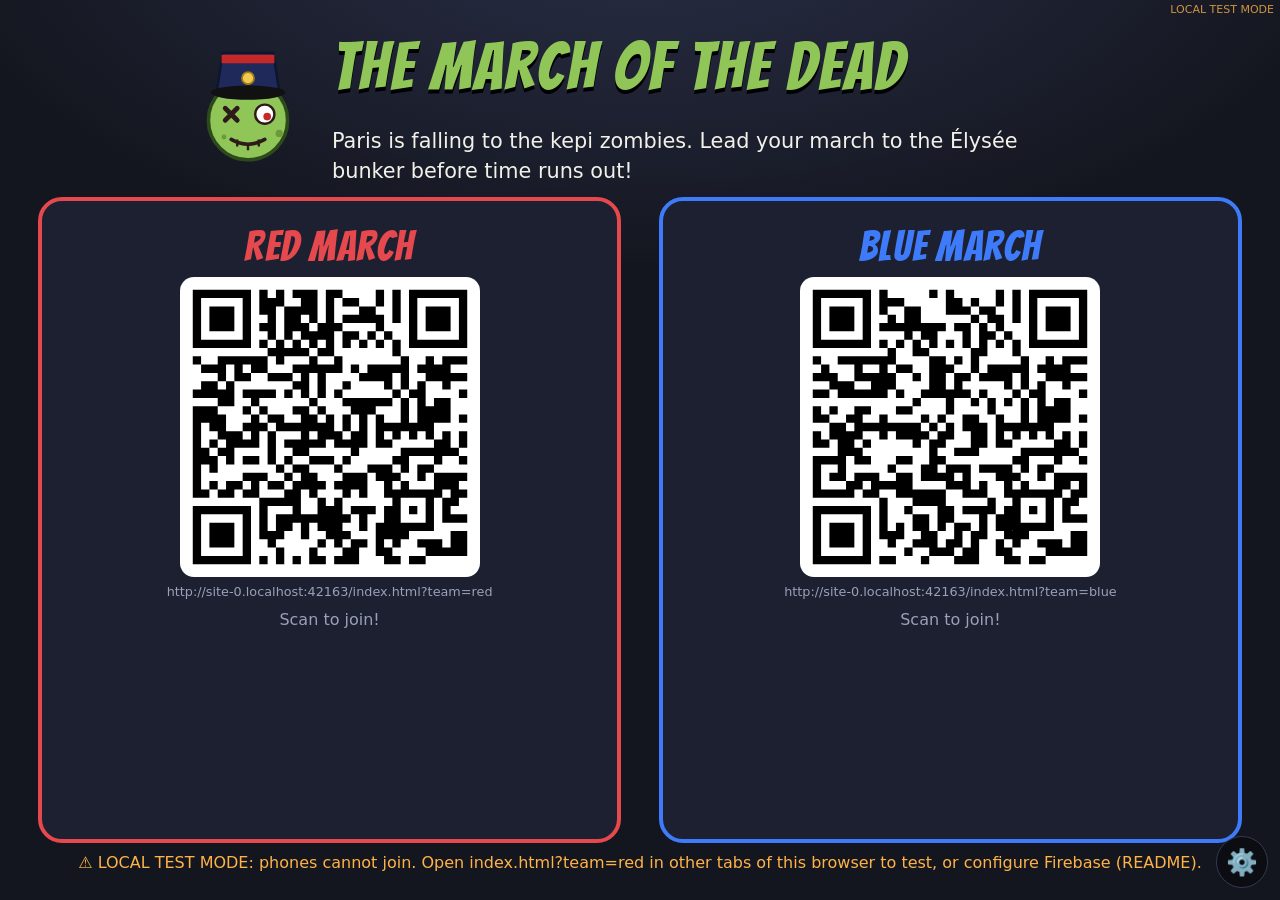
==== admin.html @ acab3ef3 "Escape game 'The March of the Dead': player app, admin board, duels Phone app (one per player) with " ====
<!doctype html>
<html lang="en">
<head>
  <meta charset="utf-8">
  <meta name="viewport" content="width=device-width, initial-scale=1">
  <title>The March of the Dead · Board</title>
  <link rel="preconnect" href="https://fonts.googleapis.com">
  <link href="https://fonts.googleapis.com/css2?family=Bangers&display=swap" rel="stylesheet">
  <link rel="stylesheet" href="css/style.css">
</head>
<body class="admin">
  <div id="mode" class="mode"></div>
  <div id="screen"></div>
  <div id="event" class="event-overlay admin-ev" hidden></div>
  <div id="modal" class="modal" hidden></div>
  <button class="gear" data-a="toggle" title="Game master controls (key C)">⚙️<span id="claims-badge" class="badge-n" hidden></span></button>
  <div id="controls" class="controls" hidden></div>

  <script src="vendor/firebase-app-compat.js"></script>
  <script src="vendor/firebase-database-compat.js"></script>
  <script src="vendor/qrcode.js"></script>
  <script src="js/config.js"></script>
  <script src="js/content.js"></script>
  <script src="js/sync.js"></script>
  <script src="js/common.js"></script>
  <script src="js/admin.js"></script>
</body>
</html>
---- css/style.css ----
:root {
  --bg: #14161f;
  --bg2: #1d2030;
  --card: #232739;
  --line: #34394f;
  --text: #f1f1ea;
  --muted: #9aa0b8;
  --zombie: #8fc657;
  --gold: #f2c94c;
  --red: #e5484d;
  --blue: #3e7bfa;
  --team: var(--zombie);
  --title: 'Bangers', Impact, 'Arial Black', sans-serif;
}
* { box-sizing: border-box; }
html, body { margin: 0; }
body {
  background: radial-gradient(1200px 600px at 50% -10%, #2a2f48 0%, var(--bg) 60%) fixed, var(--bg);
  color: var(--text);
  font: 16px/1.45 system-ui, -apple-system, 'Segoe UI', Roboto, sans-serif;
  min-height: 100vh;
}
body[data-team='red'] { --team: var(--red); }
body[data-team='blue'] { --team: var(--blue); }
h1, h2, h3 { font-family: var(--title); letter-spacing: .03em; font-weight: 400; margin: .3em 0; }
h1 { font-size: 2.1rem; }
h2 { font-size: 1.6rem; }
h3 { font-size: 1.25rem; }
p { margin: .5em 0; }
.muted { color: var(--muted); }
.ok { color: #8be28b; }
.bad { color: #ff7b7b; }
[hidden] { display: none !important; }
.center { text-align: center; }
.pad { padding: 20px 16px; }
.stack { display: flex; flex-direction: column; gap: 10px; }
.row { display: flex; align-items: center; gap: 10px; flex-wrap: wrap; }
.big { font-size: 2rem; }
.mode { position: fixed; top: 2px; right: 6px; font-size: 11px; color: #ffb347; opacity: .8; z-index: 100; pointer-events: none; }

.btn {
  display: inline-block; border: 0; border-radius: 12px; padding: 12px 18px; cursor: pointer;
  background: var(--team); color: #fff; font: 600 1rem system-ui, sans-serif; text-decoration: none; text-align: center;
  box-shadow: 0 3px 0 rgba(0,0,0,.35); transition: transform .05s;
}
body.admin .btn { background: #4b5170; }
.btn:active { transform: translateY(2px); box-shadow: 0 1px 0 rgba(0,0,0,.35); }
.btn.big { font-size: 1.2rem; padding: 16px 22px; width: 100%; margin: 6px 0; }
.btn.small { padding: 7px 12px; font-size: .9rem; border-radius: 9px; }
.btn.ghost { background: transparent; border: 1.5px solid var(--line); color: var(--text); box-shadow: none; }
.btn.danger { background: #8a1c1c; }
.btn:disabled { opacity: .4; }
input, textarea {
  width: 100%; padding: 12px 14px; border-radius: 12px; border: 1.5px solid var(--line);
  background: #10121a; color: var(--text); font: 1.05rem system-ui, sans-serif;
}
input:focus, textarea:focus { outline: 2px solid var(--team); }
.chip { display: inline-block; padding: 4px 10px; border-radius: 999px; background: #2e3350; border: 0; color: var(--text); font-size: .85rem; margin: 2px 0; }
button.chip { cursor: pointer; }
.chip.ghost { background: transparent; border: 1px solid var(--line); }
.chip.ok { background: #2f6b34; }
.chip.now { background: var(--team); }
.badge { display: inline-block; padding: 3px 10px; border-radius: 8px; color: #fff; font-family: var(--title); letter-spacing: .05em; font-size: 1.05rem; }
.badge.big { font-size: 1.5rem; padding: 6px 16px; }
.card { background: var(--card); border: 1px solid var(--line); border-radius: 16px; padding: 14px 16px; margin: 12px 0; }
.quote { font-style: italic; }
.big-quote { font-size: 1.2rem; background: #fff8e0; color: #222; padding: 12px; border-radius: 10px; }
.memo { background: #fff59d; color: #333; padding: 10px 12px; border-radius: 4px; transform: rotate(-1deg); box-shadow: 2px 3px 0 rgba(0,0,0,.3); font-size: .95rem; }
.hint { background: #3b3416; border: 1px solid #7a6a1e; border-radius: 12px; padding: 10px 12px; margin: 8px 0; }
.toast { position: fixed; top: 14px; left: 50%; transform: translateX(-50%); background: #2f6b34; color: #fff; padding: 12px 18px; border-radius: 12px; z-index: 300; box-shadow: 0 8px 30px rgba(0,0,0,.4); font-weight: 600; animation: drop .3s; max-width: 92vw; }
@keyframes drop { from { transform: translate(-50%, -30px); opacity: 0; } }
.pulse { animation: pulse 1.6s infinite; }
@keyframes pulse { 50% { opacity: .4; } }
.zombie { display: inline-block; vertical-align: middle; }
.hero { font-size: 5rem; margin-top: 8px; }
.hero .zombie, .boss .zombie { animation: bob 1.4s ease-in-out infinite; }
@keyframes bob { 50% { transform: translateY(-6px) rotate(-3deg); } }

/* ---------------- PLAYER ---------------- */
body.player main { max-width: 560px; margin: 0 auto; padding: 8px 16px 90px; }
#hud { position: sticky; top: 0; z-index: 20; background: rgba(20,22,31,.94); backdrop-filter: blur(6px); border-bottom: 3px solid var(--team); padding: 8px 16px 6px; }
.hud-row { display: flex; align-items: center; gap: 8px; max-width: 560px; margin: 0 auto; flex-wrap: wrap; }
.hud-row.small { margin-top: 6px; }
.hud-title { flex: 1; font-size: .9rem; color: var(--muted); white-space: nowrap; overflow: hidden; text-overflow: ellipsis; }
.timer { font-family: var(--title); font-size: 1.6rem; color: var(--gold); letter-spacing: .05em; }
.stage h1 { margin-top: 12px; }
.place { color: var(--muted); margin-top: -4px; }
.intro { border-left: 4px solid var(--team); }
.rules { padding-left: 4px; list-style: none; text-align: left; }
.rules li { margin: 6px 0; }
.musician .staff-wrap { background: #fffdf5; color: #222; border-radius: 10px; padding: 4px; text-align: center; margin: 8px 0; }
.musician .staff { width: 100%; max-width: 260px; height: auto; }
.musician.playing { outline: 3px solid var(--gold); }
.musician h3 { flex: 1; margin: 0; }
.answer { margin-top: 16px; }
.answer input { text-transform: uppercase; letter-spacing: .3em; font-size: 1.4rem; text-align: center; }
.bridges { display: grid; gap: 8px; }
.bridge { text-align: left; }
.witness h3 { margin: 0; }
.kid-head { display: flex; align-items: center; gap: 12px; }
.bubble { background: #fff; color: #222; padding: 12px 14px; border-radius: 16px; font-size: 1.15rem; font-weight: 600; position: relative; flex: 1; }
.sixseven { display: grid; grid-template-columns: 1fr 1fr; gap: 14px; margin-top: 10px; }
.btn.huge { font-family: var(--title); font-size: 4.5rem; padding: 18px 0; }
.sixseven-fx { position: fixed; inset: 40% 0 auto; text-align: center; font-family: var(--title); font-size: 3rem; color: var(--gold); text-shadow: 0 4px 0 #000; animation: pop .7s forwards; pointer-events: none; z-index: 50; }
@keyframes pop { from { transform: scale(.5); } 60% { transform: scale(1.2); } to { opacity: 0; } }
.bite { position: fixed; inset: 0; background: rgba(120,0,0,.75); display: flex; align-items: center; justify-content: center; flex-direction: column; font-family: var(--title); font-size: 3rem; z-index: 60; }
.progress-line { margin: 8px 0; }
.chain { margin: 8px 0; }
.painting { margin: 10px 0; position: relative; background: #0d0f16; border-radius: 10px; overflow: hidden; }
.painting img { width: 100%; display: block; max-height: 60vh; object-fit: contain; }
.painting .ph { display: none; padding: 14px; text-align: center; background: linear-gradient(135deg, #5a3d1e, #2a1c0e); border: 6px ridge #c9a227; min-height: 120px; }
.painting .ph small { display: block; margin-top: 6px; color: #f1e7cf; }
.painting.noimg img { display: none; }
.painting.noimg .ph { display: block; }
canvas { width: 100%; touch-action: none; background: #fff; border-radius: 10px; display: block; }
.colors { margin: 8px 0; }
.swatch { width: 34px; height: 34px; border-radius: 50%; border: 3px solid #fff; cursor: pointer; }
.drawing { width: 100%; border-radius: 10px; background: #fff; }
.countdown { font-family: var(--title); font-size: 1.4rem; color: var(--gold); }
.gallery { display: grid; grid-template-columns: 1fr 1fr; gap: 10px; }
.pick { background: var(--bg2); border: 2px solid var(--line); border-radius: 12px; color: var(--text); padding: 6px; cursor: pointer; font-size: .85rem; }
.pick .painting { margin: 0 0 4px; }
.pick .painting img { height: 110px; object-fit: cover; }
.pick .ph { min-height: 110px; font-size: .8rem; }
.painting.thumb .ph small { display: none; }
.pick.wrong { border-color: var(--red); opacity: .4; }
.boss { text-align: center; }
.speech { background: #3a1e1e; border-color: #7a3a3a; font-size: 1.1rem; }
.code-display { font-family: var(--title); font-size: 3rem; text-align: center; letter-spacing: .2em; color: var(--gold); }
.keypad { display: grid; grid-template-columns: repeat(3, 1fr); gap: 10px; }
.key { font-size: 1.6rem; padding: 14px 0; }
.reward { display: flex; gap: 12px; align-items: center; }
.mission { background: #1b2b3d; border-color: #355a85; font-size: 1.15rem; }
.sheet { position: fixed; inset: 0; background: rgba(0,0,0,.6); z-index: 40; display: flex; align-items: flex-end; justify-content: center; }
.sheet-inner { background: var(--bg2); width: 100%; max-width: 560px; max-height: 85vh; overflow: auto; border-radius: 20px 20px 0 0; padding: 18px 16px 24px; border-top: 4px solid var(--team); }
.lock-overlay { position: fixed; inset: 0; z-index: 80; background: radial-gradient(circle, rgba(70,110,30,.92), rgba(15,30,5,.97)); display: flex; flex-direction: column; align-items: center; justify-content: center; text-align: center; padding: 16px; }
.horde { display: flex; gap: 4px; justify-content: center; }
.horde .zombie { animation: bob .9s ease-in-out infinite; }
.horde .zombie:nth-child(2) { animation-delay: .3s; }
.lock-timer { font-family: var(--title); font-size: 4rem; color: var(--gold); }
.event-overlay { position: fixed; inset: 0; z-index: 70; background: var(--bg); overflow: auto; }
.raid { display: flex; flex-direction: column; height: 100vh; height: 100dvh; }
.raid-hud { display: flex; gap: 10px; align-items: center; padding: 10px 16px; background: #2a0f0f; border-bottom: 3px solid var(--red); }
.raid-hud b { flex: 1; font-size: .85rem; }
.raid-score { font-family: var(--title); font-size: 2rem; color: var(--gold); }
.raid-time { font-family: var(--title); font-size: 1.4rem; }
.raid-help { margin: 4px 16px; font-size: .9rem; color: var(--muted); }
.raid canvas { flex: 1; background: linear-gradient(#1c2133, #2a2236); border-radius: 0; }
.lyrics-preview div { margin: 2px 0; }

/* ---------------- ADMIN ---------------- */
body.admin { overflow: hidden; height: 100vh; }
#screen { height: 100vh; }
.gear { position: fixed; right: 12px; bottom: 12px; z-index: 200; font-size: 1.6rem; background: rgba(0,0,0,.4); border: 1px solid var(--line); border-radius: 50%; width: 52px; height: 52px; cursor: pointer; }
.badge-n { position: absolute; top: -4px; right: -4px; background: var(--red); color: #fff; font-size: .8rem; border-radius: 999px; padding: 1px 6px; }
.controls { position: fixed; left: 0; right: 0; bottom: 0; z-index: 150; background: rgba(15,17,25,.97); border-top: 2px solid var(--line); padding: 10px 76px 10px 14px; max-height: 50vh; overflow: auto; }
.ctl-row { display: flex; gap: 8px; align-items: center; flex-wrap: wrap; margin: 6px 0; }
.ctl-row > b { width: 110px; }
.claim { background: #1b2b3d; padding: 4px 8px; border-radius: 8px; }
.flashes { position: fixed; top: 90px; left: 50%; transform: translateX(-50%); z-index: 120; display: flex; flex-direction: column; gap: 10px; align-items: center; pointer-events: none; }
.flash { background: var(--card); border: 3px solid; padding: 14px 26px; border-radius: 16px; font-family: var(--title); font-size: 2rem; animation: fadein .4s; }
@keyframes fadein { from { opacity: 0; transform: translateY(-20px); } }
.warn { color: #ffb347; text-align: center; }

.lobby { padding: 2vh 3vw; height: 100%; display: flex; flex-direction: column; }
.lobby-title { display: flex; align-items: center; gap: 24px; justify-content: center; }
.lobby-title h1 { font-size: 4.2rem; margin: 0; color: var(--zombie); text-shadow: 0 4px 0 #000; }
.lobby-title p { font-size: 1.3rem; max-width: 760px; }
.lobby-teams { display: grid; grid-template-columns: 1fr 1fr; gap: 3vw; flex: 1; min-height: 0; }
.lobby-team { border: 4px solid var(--c); border-radius: 24px; padding: 16px; text-align: center; background: var(--bg2); display: flex; flex-direction: column; align-items: center; min-height: 0; }
.lobby-team h2 { color: var(--c); font-size: 2.6rem; margin: 0; }
.qr { background: #fff; padding: 10px; border-radius: 14px; width: min(34vh, 300px); }
.qr svg { width: 100%; height: auto; display: block; }
.url { font-size: .8rem; color: var(--muted); word-break: break-all; }
.names .chip { font-size: 1.1rem; }

.mapview { height: 100%; display: grid; grid-template-rows: auto minmax(0, 1fr) auto; grid-template-columns: minmax(0, 1fr); }
.topbar { display: flex; align-items: center; justify-content: space-between; padding: 6px 24px; }
.topbar h1 { margin: 0; font-size: 2.4rem; color: var(--zombie); text-shadow: 0 3px 0 #000; }
.bigtimer { font-family: var(--title); font-size: 4rem; color: var(--gold); letter-spacing: .05em; text-shadow: 0 3px 0 #000; }
.bigtimer.danger { color: #ff5a5a; animation: pulse 1s infinite; }
.mapwrap { min-height: 0; padding: 0 16px; }
.map { width: 100%; height: 100%; background: #1a1d2b; border-radius: 20px; border: 1px solid var(--line); }
.boulevard { fill: none; stroke: #2c3147; stroke-width: 10; stroke-linecap: round; }
.seine { fill: none; stroke: #2b5d8f; stroke-width: 26; stroke-linecap: round; opacity: .9; }
.island { fill: #262a3c; stroke: #2b5d8f; stroke-width: 2; }
.route { fill: none; stroke: rgba(255,255,255,.25); stroke-width: 4; stroke-dasharray: 10 10; }
.trail { fill: none; stroke-width: 7; stroke-linecap: round; stroke-linejoin: round; opacity: .75; }
.place circle { fill: #232739; stroke: var(--gold); stroke-width: 3; }
.place.duel circle { stroke: #ff8a65; stroke-dasharray: 4 3; }
.place .pi { font-size: 15px; }
.place .pl { fill: #e9e6d8; font: 20px var(--title); letter-spacing: .05em; paint-order: stroke; stroke: #14161f; stroke-width: 5px; }
.marker { transition: transform 1.2s cubic-bezier(.5,0,.3,1.3); }
.hz { animation: bob 1.6s ease-in-out infinite; }
.teampanels { display: grid; grid-template-columns: minmax(0, 1fr) minmax(0, 1fr); gap: 16px; padding: 10px 16px 14px; }
.teampanel { background: var(--bg2); border: 3px solid var(--c); border-radius: 18px; padding: 8px 16px; }
.tp-head { display: flex; gap: 16px; align-items: center; font-size: 1.2rem; }
.tp-head h2 { color: var(--c); margin: 0; flex: 1; font-size: 2rem; }
.steps { display: flex; gap: 6px; list-style: none; padding: 0; margin: 6px 0; }
.steps li { flex: 1; min-width: 0; padding: 6px 8px; border-radius: 10px; background: #2a2e44; font-size: .95rem; white-space: nowrap; overflow: hidden; text-overflow: ellipsis; opacity: .6; }
.steps li.done { background: #2f6b34; opacity: 1; }
.steps li.now { background: var(--c); opacity: 1; font-weight: 700; }
.tp-foot { min-height: 1.6em; font-size: 1.1rem; }
.locked { color: var(--zombie); font-weight: 700; animation: pulse 1s infinite; }

.admin-ev { background: rgba(14,15,22,.97); z-index: 100; display: flex; align-items: center; justify-content: center; }
.ev { width: min(1300px, 94vw); text-align: center; }
.ev h1 { font-size: 4rem; color: var(--gold); margin: 0; text-shadow: 0 4px 0 #000; }
.ev > p { font-size: 1.4rem; }
.ev-timer { font-family: var(--title); font-size: 5rem; color: #fff; }
.bars { display: flex; flex-direction: column; gap: 20px; margin: 20px 0; }
.bar { display: grid; grid-template-columns: 220px 1fr 100px; align-items: center; gap: 16px; font: 2rem var(--title); }
.bar .fill { height: 56px; background: var(--c); border-radius: 12px; transition: width .4s; }
.bar b { font-weight: 400; color: var(--gold); }
.ev-result h2 { font-size: 3.5rem; margin: 10px 0 0; }
.lyrics { font-size: 1.6rem; line-height: 1.6; text-align: left; display: inline-block; }
.lyrics.template { font-size: 2.2rem; margin: 10px 0; }
.lyrics .blank { color: var(--gold); }
.lyrics b { color: var(--gold); }
.lyrics div.on { color: #fff; background: var(--c); border-radius: 8px; padding: 0 10px; transform: scale(1.04); transition: .1s; }
.kcols { display: grid; grid-template-columns: 1fr 1fr; gap: 24px; margin-top: 10px; }
.kcol { border: 4px solid var(--c); border-radius: 20px; padding: 10px 16px 16px; background: var(--bg2); }
.kcol h2 { color: var(--c); margin: 0; }
.kstatus .chip { font-size: 1.4rem; padding: 6px 16px; }

.endview { height: 100%; display: flex; flex-direction: column; align-items: center; justify-content: center; text-align: center; }
.endview h1 { font-size: 4rem; }
.endview .hero { font-size: 9rem; }
.podium { display: flex; gap: 30px; margin: 20px 0; }
.pod { border: 4px solid var(--c); border-radius: 20px; padding: 14px 30px; background: var(--bg2); font-size: 1.3rem; }
.pod h2 { color: var(--c); }
.modal { position: fixed; inset: 0; z-index: 180; background: rgba(0,0,0,.85); overflow: auto; }
.modal-inner { max-width: 1400px; margin: 30px auto; padding: 0 20px 60px; }
.chainrow { display: flex; align-items: center; gap: 10px; overflow-x: auto; padding: 10px 0; }
.chainrow .painting { width: 200px; flex: none; margin: 0; }
.chainrow .painting img { height: 160px; object-fit: cover; }
.chainitem { flex: none; width: 220px; background: #fff; color: #222; border-radius: 12px; padding: 8px; text-align: center; }
.chainitem img { width: 100%; border-radius: 8px; }
.chainitem p { font-size: 1.05rem; font-style: italic; }
.arrow { font-size: 2rem; color: var(--gold); }

@media (max-width: 900px) {
  body.admin { overflow: auto; height: auto; }
  .lobby-teams, .teampanels, .kcols { grid-template-columns: 1fr; }
  .lobby-title h1 { font-size: 2.4rem; }
}
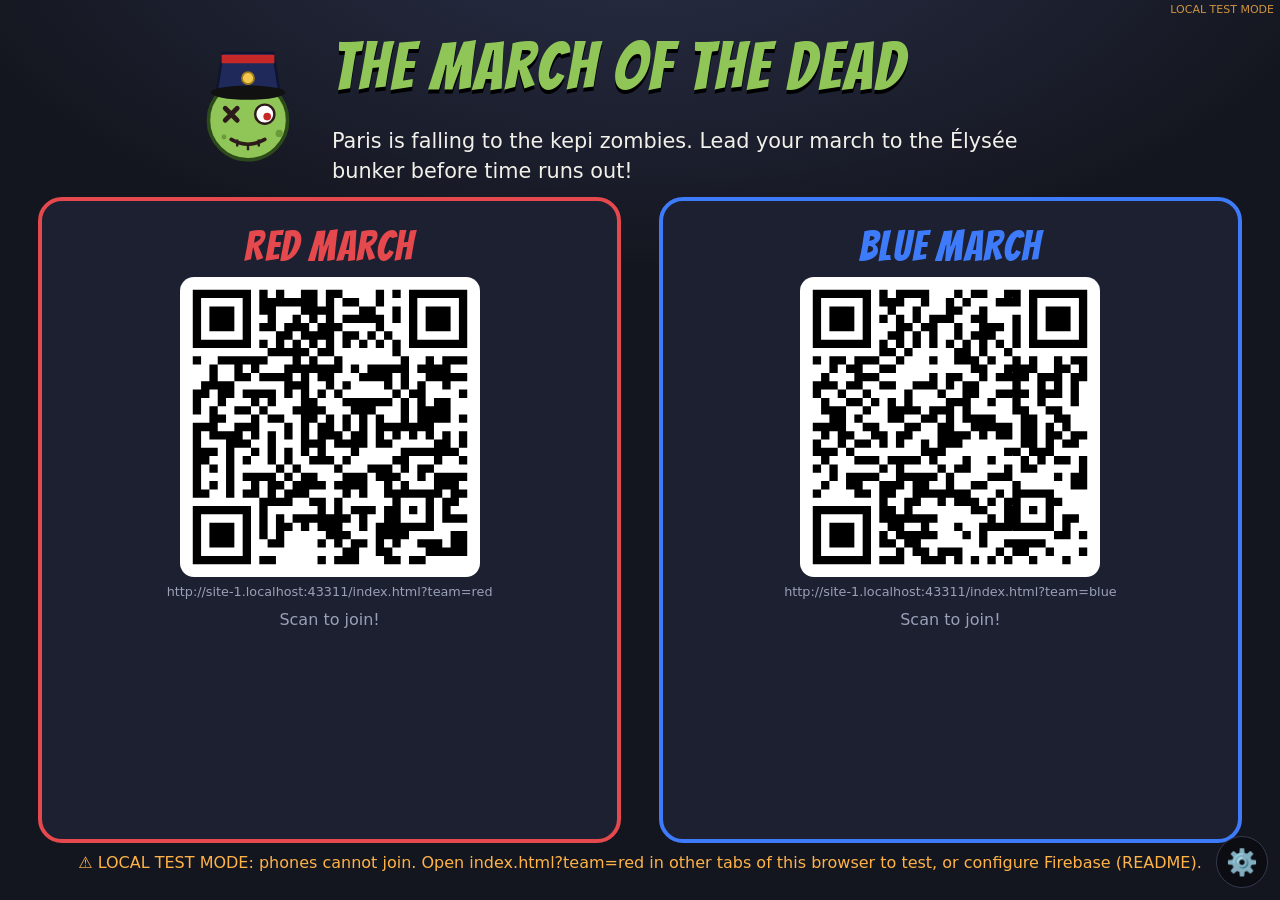
==== commit fe885153: "Simpler classic puzzles: riddles padlock, emoji cipher, judged six-seven, pictionary, Jingle Bells k" ====
--- a/admin.html
+++ b/admin.html
@@ -12,6 +12,7 @@
   <div id="mode" class="mode"></div>
   <div id="screen"></div>
   <div id="event" class="event-overlay admin-ev" hidden></div>
+  <div id="judge" class="event-overlay admin-ev" hidden></div>
   <div id="modal" class="modal" hidden></div>
   <button class="gear" data-a="toggle" title="Game master controls (key C)">⚙️<span id="claims-badge" class="badge-n" hidden></span></button>
   <div id="controls" class="controls" hidden></div>
--- a/css/style.css
+++ b/css/style.css
@@ -64,7 +64,6 @@
 .badge.big { font-size: 1.5rem; padding: 6px 16px; }
 .card { background: var(--card); border: 1px solid var(--line); border-radius: 16px; padding: 14px 16px; margin: 12px 0; }
 .quote { font-style: italic; }
-.big-quote { font-size: 1.2rem; background: #fff8e0; color: #222; padding: 12px; border-radius: 10px; }
 .memo { background: #fff59d; color: #333; padding: 10px 12px; border-radius: 4px; transform: rotate(-1deg); box-shadow: 2px 3px 0 rgba(0,0,0,.3); font-size: .95rem; }
 .hint { background: #3b3416; border: 1px solid #7a6a1e; border-radius: 12px; padding: 10px 12px; margin: 8px 0; }
 .toast { position: fixed; top: 14px; left: 50%; transform: translateX(-50%); background: #2f6b34; color: #fff; padding: 12px 18px; border-radius: 12px; z-index: 300; box-shadow: 0 8px 30px rgba(0,0,0,.4); font-weight: 600; animation: drop .3s; max-width: 92vw; }
@@ -88,42 +87,11 @@
 .intro { border-left: 4px solid var(--team); }
 .rules { padding-left: 4px; list-style: none; text-align: left; }
 .rules li { margin: 6px 0; }
-.musician .staff-wrap { background: #fffdf5; color: #222; border-radius: 10px; padding: 4px; text-align: center; margin: 8px 0; }
-.musician .staff { width: 100%; max-width: 260px; height: auto; }
-.musician.playing { outline: 3px solid var(--gold); }
-.musician h3 { flex: 1; margin: 0; }
 .answer { margin-top: 16px; }
-.answer input { text-transform: uppercase; letter-spacing: .3em; font-size: 1.4rem; text-align: center; }
-.bridges { display: grid; gap: 8px; }
-.bridge { text-align: left; }
-.witness h3 { margin: 0; }
-.kid-head { display: flex; align-items: center; gap: 12px; }
-.bubble { background: #fff; color: #222; padding: 12px 14px; border-radius: 16px; font-size: 1.15rem; font-weight: 600; position: relative; flex: 1; }
-.sixseven { display: grid; grid-template-columns: 1fr 1fr; gap: 14px; margin-top: 10px; }
-.btn.huge { font-family: var(--title); font-size: 4.5rem; padding: 18px 0; }
-.sixseven-fx { position: fixed; inset: 40% 0 auto; text-align: center; font-family: var(--title); font-size: 3rem; color: var(--gold); text-shadow: 0 4px 0 #000; animation: pop .7s forwards; pointer-events: none; z-index: 50; }
-@keyframes pop { from { transform: scale(.5); } 60% { transform: scale(1.2); } to { opacity: 0; } }
-.bite { position: fixed; inset: 0; background: rgba(120,0,0,.75); display: flex; align-items: center; justify-content: center; flex-direction: column; font-family: var(--title); font-size: 3rem; z-index: 60; }
-.progress-line { margin: 8px 0; }
-.chain { margin: 8px 0; }
-.painting { margin: 10px 0; position: relative; background: #0d0f16; border-radius: 10px; overflow: hidden; }
-.painting img { width: 100%; display: block; max-height: 60vh; object-fit: contain; }
-.painting .ph { display: none; padding: 14px; text-align: center; background: linear-gradient(135deg, #5a3d1e, #2a1c0e); border: 6px ridge #c9a227; min-height: 120px; }
-.painting .ph small { display: block; margin-top: 6px; color: #f1e7cf; }
-.painting.noimg img { display: none; }
-.painting.noimg .ph { display: block; }
 canvas { width: 100%; touch-action: none; background: #fff; border-radius: 10px; display: block; }
-.colors { margin: 8px 0; }
 .swatch { width: 34px; height: 34px; border-radius: 50%; border: 3px solid #fff; cursor: pointer; }
 .drawing { width: 100%; border-radius: 10px; background: #fff; }
 .countdown { font-family: var(--title); font-size: 1.4rem; color: var(--gold); }
-.gallery { display: grid; grid-template-columns: 1fr 1fr; gap: 10px; }
-.pick { background: var(--bg2); border: 2px solid var(--line); border-radius: 12px; color: var(--text); padding: 6px; cursor: pointer; font-size: .85rem; }
-.pick .painting { margin: 0 0 4px; }
-.pick .painting img { height: 110px; object-fit: cover; }
-.pick .ph { min-height: 110px; font-size: .8rem; }
-.painting.thumb .ph small { display: none; }
-.pick.wrong { border-color: var(--red); opacity: .4; }
 .boss { text-align: center; }
 .speech { background: #3a1e1e; border-color: #7a3a3a; font-size: 1.1rem; }
 .code-display { font-family: var(--title); font-size: 3rem; text-align: center; letter-spacing: .2em; color: var(--gold); }
@@ -232,15 +200,46 @@
 .modal { position: fixed; inset: 0; z-index: 180; background: rgba(0,0,0,.85); overflow: auto; }
 .modal-inner { max-width: 1400px; margin: 30px auto; padding: 0 20px 60px; }
 .chainrow { display: flex; align-items: center; gap: 10px; overflow-x: auto; padding: 10px 0; }
-.chainrow .painting { width: 200px; flex: none; margin: 0; }
-.chainrow .painting img { height: 160px; object-fit: cover; }
 .chainitem { flex: none; width: 220px; background: #fff; color: #222; border-radius: 12px; padding: 8px; text-align: center; }
 .chainitem img { width: 100%; border-radius: 8px; }
 .chainitem p { font-size: 1.05rem; font-style: italic; }
 .arrow { font-size: 2rem; color: var(--gold); }
+.lyrics b.good { color: #8be28b; }
+.lyrics b.wrongw { color: #ff7b7b; text-decoration: line-through; }
+.lyrics b.small { font-size: .7em; margin-left: 4px; }
+.judge-ev h1 { font-size: 4.5rem; color: #fff; }
+.judge-ev p { font-size: 2rem; }
+.judge-kids .zombie { animation: bob .8s ease-in-out infinite; }
+.judge-kids .zombie:nth-child(2) { animation-delay: .25s; }
+.judge-btns { justify-content: center; gap: 30px; margin-top: 20px; }
+.huge-ok, .huge-no { font-size: 2rem !important; padding: 20px 40px !important; }
+.huge-ok { background: #2f8a3a !important; }
+.huge-no { background: #a32626 !important; }
+/* new stages */
+.riddle { display: flex; gap: 14px; align-items: center; font-size: 1.15rem; }
+.riddle .num { font-family: var(--title); font-size: 2.2rem; color: var(--gold); }
+.lock-card { text-align: center; }
+.padlock { font-size: 3.5rem; }
+.cipher { display: flex; flex-wrap: wrap; gap: 14px 18px; }
+.cw { display: flex; gap: 3px; }
+.ce { display: flex; flex-direction: column; align-items: center; width: 32px; }
+.ce span { font-size: 1.5rem; }
+.ce input { width: 30px; padding: 4px 0; text-align: center; font-weight: 700; text-transform: uppercase; border-radius: 6px; font-size: 1rem; }
+.keycard { border-color: #7a6a1e; background: #2c2713; }
+.keys { display: flex; flex-wrap: wrap; gap: 10px; margin-top: 6px; }
+.kv { font-size: 1.4rem; background: #1b1d29; padding: 4px 10px; border-radius: 10px; }
+.sixseven-hero { font-size: 7rem; animation: bob 1s ease-in-out infinite; }
+.word { font-family: var(--title); font-size: 1.8rem; color: var(--gold); display: block; }
+.drawing.live { min-height: 200px; }
+.guess input { flex: 1; width: auto; }
+.shake { animation: shake .4s; }
+@keyframes shake { 25% { transform: translateX(-8px); } 75% { transform: translateX(8px); } }
 
 @media (max-width: 900px) {
   body.admin { overflow: auto; height: auto; }
   .lobby-teams, .teampanels, .kcols { grid-template-columns: 1fr; }
   .lobby-title h1 { font-size: 2.4rem; }
 }
+.answer input { text-transform: uppercase; letter-spacing: .3em; font-size: 1.4rem; text-align: center; }
+.colors { margin: 8px 0; }
+.progress-line { margin: 8px 0; }
